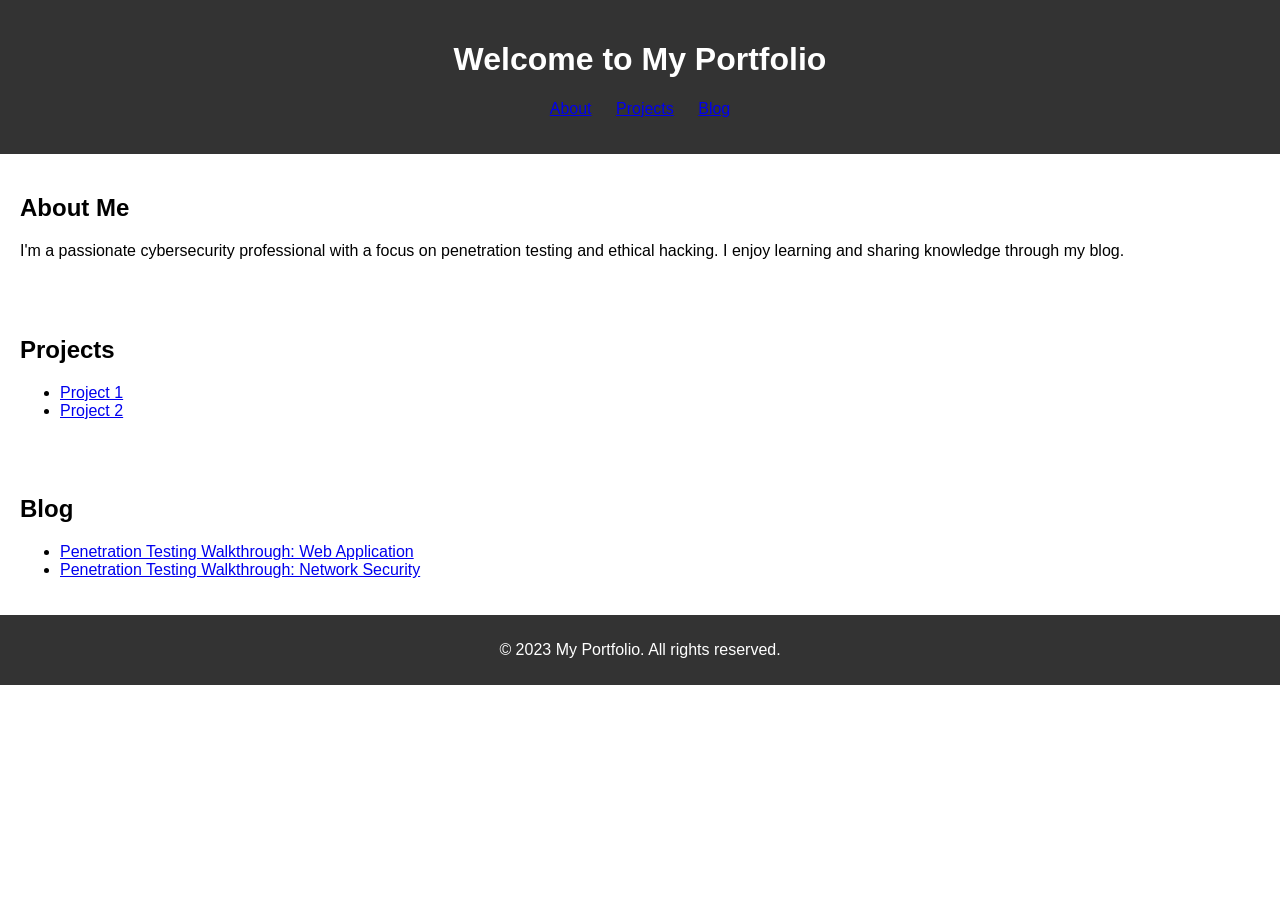
==== index.html @ 1a47b992 "Had AI create a base template for my portfolio" ====
<!DOCTYPE html>
<html>
<head>
    <title>My Personal Portfolio</title>
    <meta name="viewport" content="width=device-width, initial-scale=1">
    <link rel="stylesheet" href="styles.css">
</head>
<body>
    <header>
        <h1>Welcome to My Portfolio</h1>
        <nav>
            <ul>
                <li><a href="#about">About</a></li>
                <li><a href="#projects">Projects</a></li>
                <li><a href="#blog">Blog</a></li>
            </ul>
        </nav>
    </header>

    <section id="about">
        <h2>About Me</h2>
        <p>I'm a passionate cybersecurity professional with a focus on penetration testing and ethical hacking. I enjoy learning and sharing knowledge through my blog.</p>
    </section>

    <section id="projects">
        <h2>Projects</h2>
        <ul>
            <li><a href="projects/project1.html">Project 1</a></li>
            <li><a href="projects/project2.html">Project 2</a></li>
        </ul>
    </section>

    <section id="blog">
        <h2>Blog</h2>
        <ul>
            <li><a href="blog/post1.html">Penetration Testing Walkthrough: Web Application</a></li>
            <li><a href="blog/post2.html">Penetration Testing Walkthrough: Network Security</a></li>
        </ul>
    </section>

    <footer>
        <p>&copy; 2023 My Portfolio. All rights reserved.</p>
    </footer>
</body>
</html>
---- styles.css ----
body {
    font-family: Arial, sans-serif;
    margin: 0;
    padding: 0;
}

header {
    background-color: #333;
    color: #fff;
    padding: 20px;
    text-align: center;
}

nav ul {
    list-style-type: none;
    padding: 0;
}

nav ul li {
    display: inline;
    margin: 0 10px;
}

section {
    padding: 20px;
}

footer {
    background-color: #333;
    color: #fff;
    text-align: center;
    padding: 10px;
}
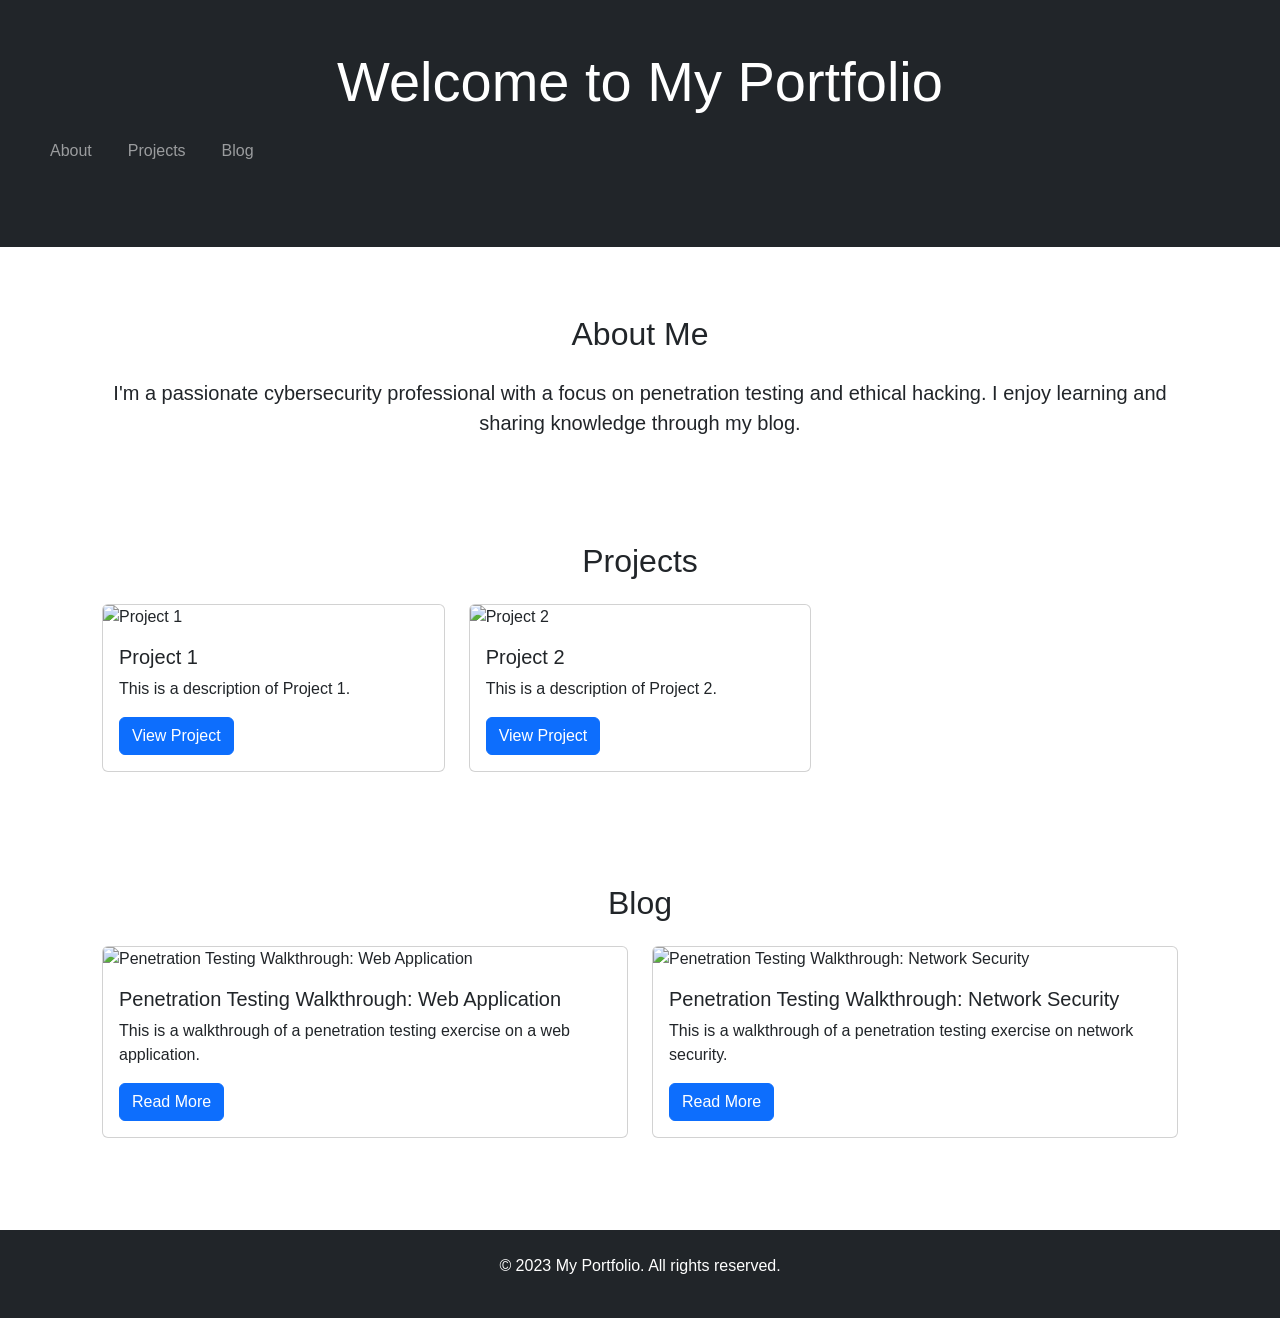
==== commit caeea735: "Added visual improvements to the site" ====
--- a/index.html
+++ b/index.html
@@ -3,43 +3,92 @@
 <head>
     <title>My Personal Portfolio</title>
     <meta name="viewport" content="width=device-width, initial-scale=1">
+    <!-- Bootstrap CSS -->
+    <link href="https://cdn.jsdelivr.net/npm/bootstrap@5.3.2/dist/css/bootstrap.min.css" rel="stylesheet" integrity="sha384-T3c6CoIi6uLrA9TneNEoa7RxnHzKYsEofFFCJTLEMEYE15Xj95J67z8L719z04" crossorigin="anonymous">
     <link rel="stylesheet" href="styles.css">
 </head>
 <body>
-    <header>
-        <h1>Welcome to My Portfolio</h1>
-        <nav>
-            <ul>
-                <li><a href="#about">About</a></li>
-                <li><a href="#projects">Projects</a></li>
-                <li><a href="#blog">Blog</a></li>
-            </ul>
+    <header class="bg-dark text-white text-center py-5">
+        <h1 class="display-4">Welcome to My Portfolio</h1>
+        <nav class="navbar navbar-expand-lg navbar-dark bg-dark">
+            <div class="container-fluid">
+                <ul class="navbar-nav me-auto mb-2 mb-lg-0">
+                    <li class="nav-item">
+                        <a class="nav-link" href="#about">About</a>
+                    </li>
+                    <li class="nav-item">
+                        <a class="nav-link" href="#projects">Projects</a>
+                    </li>
+                    <li class="nav-item">
+                        <a class="nav-link" href="#blog">Blog</a>
+                    </li>
+                </ul>
+            </div>
         </nav>
     </header>
 
-    <section id="about">
-        <h2>About Me</h2>
-        <p>I'm a passionate cybersecurity professional with a focus on penetration testing and ethical hacking. I enjoy learning and sharing knowledge through my blog.</p>
+    <section id="about" class="container my-5">
+        <h2 class="text-center mb-4">About Me</h2>
+        <p class="lead text-center">I'm a passionate cybersecurity professional with a focus on penetration testing and ethical hacking. I enjoy learning and sharing knowledge through my blog.</p>
     </section>
 
-    <section id="projects">
-        <h2>Projects</h2>
-        <ul>
-            <li><a href="projects/project1.html">Project 1</a></li>
-            <li><a href="projects/project2.html">Project 2</a></li>
-        </ul>
+    <section id="projects" class="container my-5">
+        <h2 class="text-center mb-4">Projects</h2>
+        <div class="row">
+            <div class="col-md-4 mb-4">
+                <div class="card h-100">
+                    <img src="projects/project1.jpg" class="card-img-top" alt="Project 1">
+                    <div class="card-body">
+                        <h5 class="card-title">Project 1</h5>
+                        <p class="card-text">This is a description of Project 1.</p>
+                        <a href="projects/project1.html" class="btn btn-primary">View Project</a>
+                    </div>
+                </div>
+            </div>
+            <div class="col-md-4 mb-4">
+                <div class="card h-100">
+                    <img src="projects/project2.jpg" class="card-img-top" alt="Project 2">
+                    <div class="card-body">
+                        <h5 class="card-title">Project 2</h5>
+                        <p class="card-text">This is a description of Project 2.</p>
+                        <a href="projects/project2.html" class="btn btn-primary">View Project</a>
+                    </div>
+                </div>
+            </div>
+        </div>
     </section>
 
-    <section id="blog">
-        <h2>Blog</h2>
-        <ul>
-            <li><a href="blog/post1.html">Penetration Testing Walkthrough: Web Application</a></li>
-            <li><a href="blog/post2.html">Penetration Testing Walkthrough: Network Security</a></li>
-        </ul>
+    <section id="blog" class="container my-5">
+        <h2 class="text-center mb-4">Blog</h2>
+        <div class="row">
+            <div class="col-md-6 mb-4">
+                <div class="card h-100">
+                    <img src="blog/post1.jpg" class="card-img-top" alt="Penetration Testing Walkthrough: Web Application">
+                    <div class="card-body">
+                        <h5 class="card-title">Penetration Testing Walkthrough: Web Application</h5>
+                        <p class="card-text">This is a walkthrough of a penetration testing exercise on a web application.</p>
+                        <a href="blog/post1.html" class="btn btn-primary">Read More</a>
+                    </div>
+                </div>
+            </div>
+            <div class="col-md-6 mb-4">
+                <div class="card h-100">
+                    <img src="blog/post2.jpg" class="card-img-top" alt="Penetration Testing Walkthrough: Network Security">
+                    <div class="card-body">
+                        <h5 class="card-title">Penetration Testing Walkthrough: Network Security</h5>
+                        <p class="card-text">This is a walkthrough of a penetration testing exercise on network security.</p>
+                        <a href="blog/post2.html" class="btn btn-primary">Read More</a>
+                    </div>
+                </div>
+            </div>
+        </div>
     </section>
 
-    <footer>
+    <footer class="bg-dark text-white text-center py-4 mt-5">
         <p>&copy; 2023 My Portfolio. All rights reserved.</p>
     </footer>
+
+    <!-- Bootstrap JS Bundle with Popper -->
+    <script src="https://cdn.jsdelivr.net/npm/bootstrap@5.3.2/dist/js/bootstrap.bundle.min.js" integrity="sha384-ka7Sk0Gln4gmtz2rZNYeE0LW6g8WfLbceB1l9VwBvTAKz13321L06011121L060111" crossorigin="anonymous"></script>
 </body>
 </html>
--- a/styles.css
+++ b/styles.css
@@ -1,5 +1,5 @@
 body {
-    font-family: Arial, sans-serif;
+    font-family: 'Segoe UI', Tahoma, Geneva, Verdana, sans-serif;
     margin: 0;
     padding: 0;
 }
@@ -30,4 +30,30 @@
     color: #fff;
     text-align: center;
     padding: 10px;
+}
+
+/* Custom styles for Bootstrap integration */
+.card {
+    transition: transform 0.2s;
+}
+
+.card:hover {
+    transform: scale(1.02);
+}
+
+.navbar {
+    margin-bottom: 20px;
+}
+
+/* Additional custom styles */
+.container {
+    max-width: 1100px;
+}
+
+/* Responsive adjustments */
+@media (max-width: 768px) {
+    .navbar-nav {
+        flex-direction: column;
+        align-items: flex-start;
+    }
 }
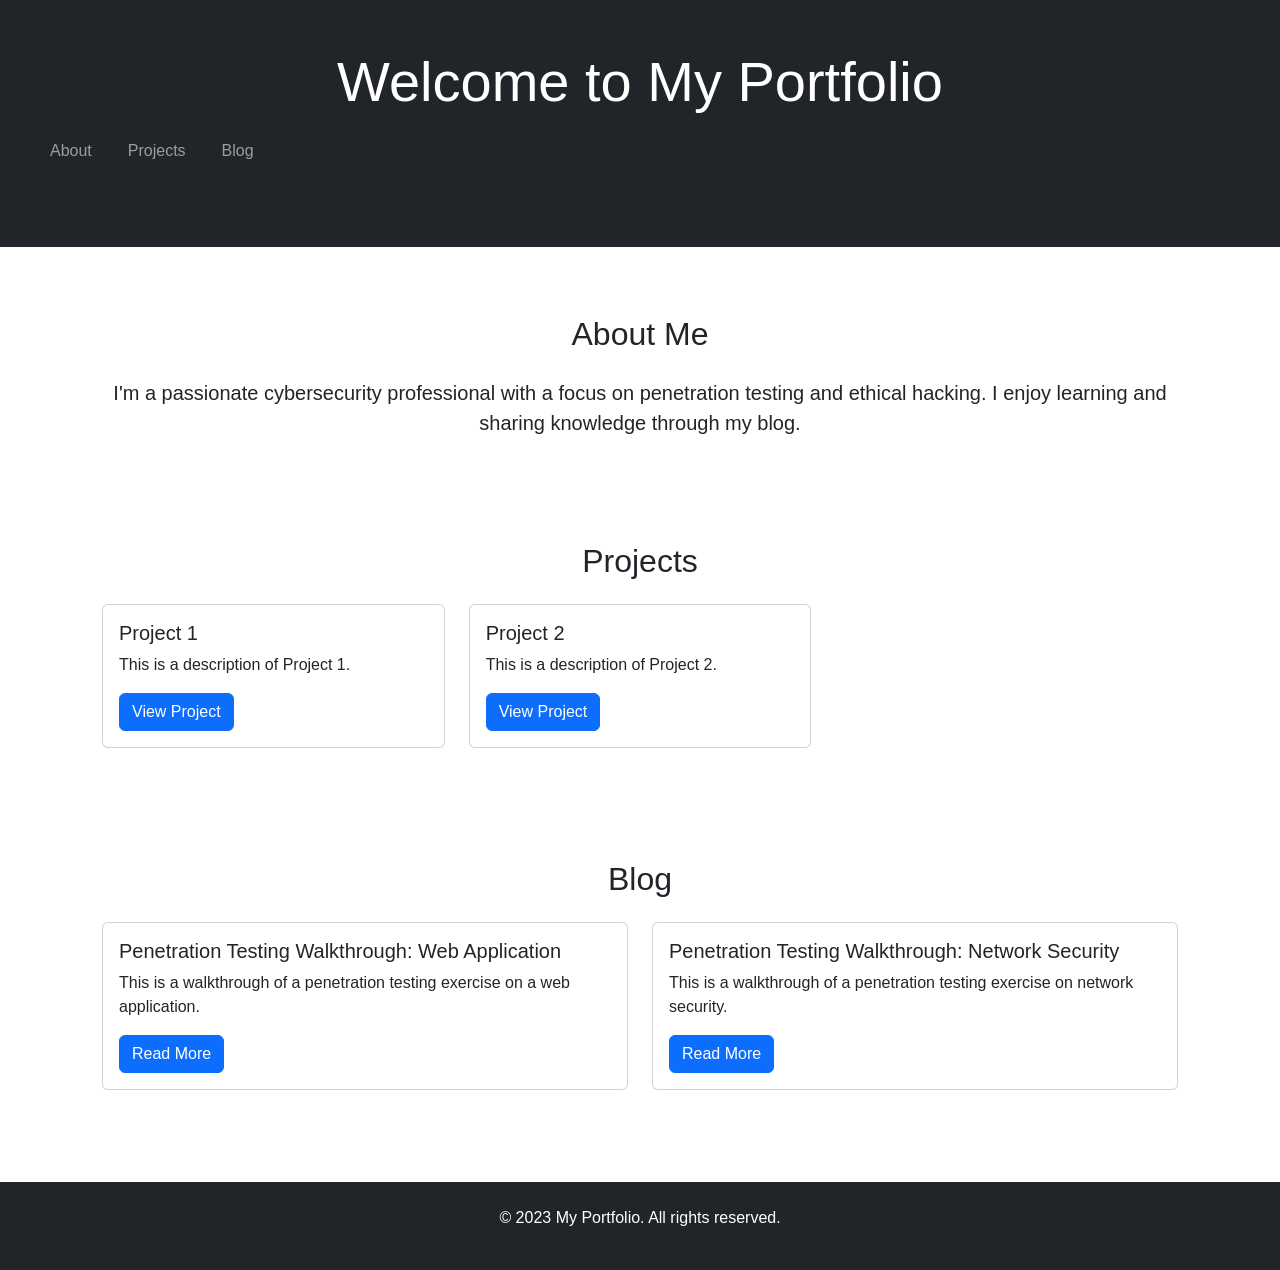
==== commit eb114b00: "removed image tags" ====
--- a/index.html
+++ b/index.html
@@ -37,7 +37,7 @@
         <div class="row">
             <div class="col-md-4 mb-4">
                 <div class="card h-100">
-                    <img src="projects/project1.jpg" class="card-img-top" alt="Project 1">
+                    <!-- <img src="projects/project1.jpg" class="card-img-top" alt="Project 1"> -->
                     <div class="card-body">
                         <h5 class="card-title">Project 1</h5>
                         <p class="card-text">This is a description of Project 1.</p>
@@ -47,7 +47,7 @@
             </div>
             <div class="col-md-4 mb-4">
                 <div class="card h-100">
-                    <img src="projects/project2.jpg" class="card-img-top" alt="Project 2">
+                    <!-- <img src="projects/project2.jpg" class="card-img-top" alt="Project 2"> -->
                     <div class="card-body">
                         <h5 class="card-title">Project 2</h5>
                         <p class="card-text">This is a description of Project 2.</p>
@@ -63,7 +63,7 @@
         <div class="row">
             <div class="col-md-6 mb-4">
                 <div class="card h-100">
-                    <img src="blog/post1.jpg" class="card-img-top" alt="Penetration Testing Walkthrough: Web Application">
+                    <!-- <img src="blog/post1.jpg" class="card-img-top" alt="Penetration Testing Walkthrough: Web Application"> -->
                     <div class="card-body">
                         <h5 class="card-title">Penetration Testing Walkthrough: Web Application</h5>
                         <p class="card-text">This is a walkthrough of a penetration testing exercise on a web application.</p>
@@ -73,7 +73,7 @@
             </div>
             <div class="col-md-6 mb-4">
                 <div class="card h-100">
-                    <img src="blog/post2.jpg" class="card-img-top" alt="Penetration Testing Walkthrough: Network Security">
+                    <!-- <img src="blog/post2.jpg" class="card-img-top" alt="Penetration Testing Walkthrough: Network Security"> -->
                     <div class="card-body">
                         <h5 class="card-title">Penetration Testing Walkthrough: Network Security</h5>
                         <p class="card-text">This is a walkthrough of a penetration testing exercise on network security.</p>
